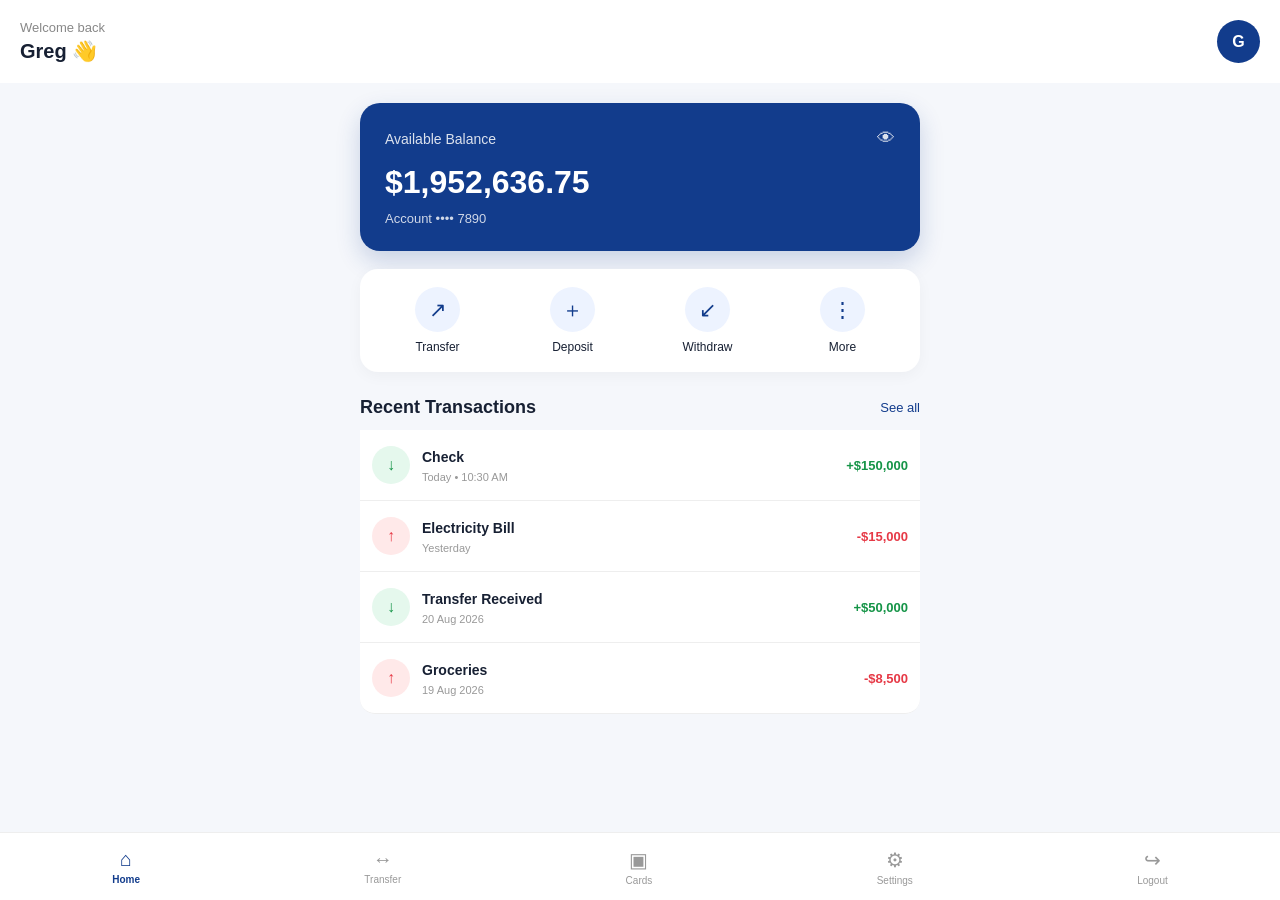
==== dashboard.html @ a33e7c4f "Rename Dashboard.html to dashboard.html" ====
<!DOCTYPE html>
<html lang="en">

<head>

    <meta charset="UTF-8">

    <meta name="viewport"
          content="width=device-width,
          initial-scale=1.0,
          maximum-scale=1.0,
          user-scalable=no">

    <title>SCUB- Dashboard</title>

    <link rel="stylesheet" href="Bank.css">

</head>

<body class="dashboard-page">

    <header class="top-bar">

        <div>

            <p class="small-text">
                Welcome back
            </p>

            <h2>
                Greg 👋
            </h2>

        </div>

        <div class="profile">
            G
        </div>

    </header>


    <main class="app-content">


        <section class="balance-card">

            <div class="balance-header">

                <span>
                    Available Balance
                </span>

                <button
                    id="eyeButton"
                    type="button">
                    👁
                </button>

            </div>

            <h1 id="balance">
                 $1,952,636.75
            </h1>

            <p>
                Account •••• 7890
            </p>

        </section>

        <section class="quick-actions">

            <div class="action">

                <div class="action-icon">
                    ↗
                </div>

                <span>
                    Transfer
                </span>

            </div>


            <div class="action">

                <div class="action-icon">
                    ＋
                </div>

                <span>
                    Deposit
                </span>

            </div>


            <div class="action">

                <div class="action-icon">
                    ↙
                </div>

                <span>
                    Withdraw
                </span>

            </div>


            <div class="action">

                <div class="action-icon">
                    ⋮
                </div>

                <span>
                    More
                </span>

            </div>

        </section>


        <section class="transactions">

            <div class="section-title">

                <h2>
                    Recent Transactions
                </h2>

                <button type="button">
                    See all
                </button>

            </div>

            <div class="transaction">

                <div class="transaction-left">

                    <div class="transaction-icon income">
                        ↓
                    </div>

                    <div>

                        <strong>
                            Check
                        </strong>

                        <p>
                            Today • 10:30 AM
                        </p>

                    </div>

                </div>

                <span class="credit">
                    +$150,000
                </span>

            </div>


            <div class="transaction">

                <div class="transaction-left">

                    <div class="transaction-icon expense">
                        ↑
                    </div>

                    <div>

                        <strong>
                            Electricity Bill
                        </strong>

                        <p>
                            Yesterday
                        </p>

                    </div>

                </div>

                <span class="debit">
                    -$15,000
                </span>

            </div>


            <div class="transaction">

                <div class="transaction-left">

                    <div class="transaction-icon income">
                        ↓
                    </div>

                    <div>

                        <strong>
                            Transfer Received
                        </strong>

                        <p>
                            20 Aug 2026
                        </p>

                    </div>

                </div>

                <span class="credit">
                    +$50,000
                </span>

            </div>


            <div class="transaction">

                <div class="transaction-left">

                    <div class="transaction-icon expense">
                        ↑
                    </div>

                    <div>

                        <strong>
                            Groceries
                        </strong>

                        <p>
                            19 Aug 2026
                        </p>

                    </div>

                </div>

                <span class="debit">
                    -$8,500
                </span>

            </div>

        </section>

    </main>


    <nav class="bottom-nav">

        <div class="nav-item active">

            <span>
                ⌂
            </span>

            <p>
                Home
            </p>

        </div>


        <div class="nav-item">

            <span>
                ↔
            </span>

            <p>
                Transfer
            </p>

        </div>


        <div class="nav-item">

            <span>
                ▣
            </span>

            <p>
                Cards
            </p>

        </div>


        <div class="nav-item">

            <span>
                ⚙
            </span>

            <p>
                Settings
            </p>

        </div>


        <div
            class="nav-item"
            id="logoutBtn">

            <span>
                ↪
            </span>

            <p>
                Logout
            </p>

        </div>

    </nav>


    <script src="Bank.js"></script>

</body>

</html>
---- Bank.css ----
* {
    margin: 0;
    padding: 0;
    box-sizing: border-box;
    font-family: Arial, sans-serif;
}

body {
    background: #f5f7fb;
    color: #172033;
}


.login-page {
    min-height: 100vh;

    display: flex;
    justify-content: center;
    align-items: center;

    padding: 20px;
}

.login-screen {
    width: 100%;
    max-width: 430px;
}

.logo {
    width: 75px;
    height: 75px;

    border-radius: 50%;

    background: #123c8c;
    color: white;

    display: flex;
    justify-content: center;
    align-items: center;

    font-size: 25px;
    font-weight: bold;

    margin: 0 auto 20px;
}

.login-screen h1 {
    text-align: center;
    font-size: 27px;
}

.welcome-text {
    text-align: center;

    color: #777;

    margin-top: 7px;
    margin-bottom: 35px;
}


.input-box {
    margin-bottom: 20px;
}

.input-box label {
    display: block;

    font-size: 14px;
    font-weight: bold;

    margin-bottom: 8px;
}

.input-box input {
    width: 100%;
    height: 52px;

    border: 1px solid #ddd;
    border-radius: 12px;

    padding: 0 15px;

    font-size: 16px;

    outline: none;

    background: white;
}

.input-box input:focus {
    border-color: #123c8c;
}


.login-btn {
    width: 100%;
    height: 53px;

    border: none;
    border-radius: 12px;

    background: #123c8c;
    color: white;

    font-size: 16px;
    font-weight: bold;

    cursor: pointer;
}

.login-btn:active {
    transform: scale(0.98);
}



#errorMessage {
    color: #e63946;

    text-align: center;

    margin-bottom: 15px;

    font-size: 14px;
}



.demo-box {
    background: #eaf1ff;

    border-radius: 12px;

    padding: 15px;

    margin-top: 25px;

    font-size: 13px;
}

.demo-box p {
    margin-top: 5px;
}

.demo-text {
    text-align: center;

    color: #999;

    font-size: 11px;

    margin-top: 20px;
}


.dashboard-page {
    min-height: 100vh;

    padding-bottom: 80px;
}



.top-bar {
    background: white;

    padding: 20px;

    display: flex;

    justify-content: space-between;

    align-items: center;
}

.small-text {
    color: #888;

    font-size: 13px;

    margin-bottom: 4px;
}

.top-bar h2 {
    font-size: 20px;
}

.profile {
    width: 43px;
    height: 43px;

    border-radius: 50%;

    background: #123c8c;
    color: white;

    display: flex;

    align-items: center;
    justify-content: center;

    font-weight: bold;
}



.app-content {
    padding: 20px;
}


/* BALANCE CARD */

.balance-card {
    background: #123c8c;

    color: white;

    border-radius: 20px;

    padding: 25px;

    box-shadow:
        0 10px 25px
        rgba(18, 60, 140, 0.2);
}

.balance-header {
    display: flex;

    justify-content: space-between;

    align-items: center;

    font-size: 14px;

    opacity: 0.85;
}

.balance-header button {
    background: none;

    border: none;

    color: white;

    font-size: 18px;

    cursor: pointer;
}

.balance-card h1 {
    font-size: 32px;

    margin: 15px 0 10px;
}

.balance-card p {
    font-size: 13px;

    opacity: 0.8;
}


/* =========================
   QUICK ACTIONS
========================= */

.quick-actions {
    background: white;

    border-radius: 18px;

    margin-top: 18px;

    padding: 18px 10px;

    display: grid;

    grid-template-columns:
        repeat(4, 1fr);

    box-shadow:
        0 4px 15px
        rgba(0, 0, 0, 0.04);
}

.action {
    text-align: center;

    font-size: 12px;
}

.action-icon {
    width: 45px;
    height: 45px;

    margin: auto;

    margin-bottom: 8px;

    border-radius: 50%;

    background: #edf3ff;

    color: #123c8c;

    display: flex;

    justify-content: center;

    align-items: center;

    font-size: 21px;
}


/* =========================
   TRANSACTIONS
========================= */

.transactions {
    margin-top: 25px;
}

.section-title {
    display: flex;

    justify-content: space-between;

    align-items: center;

    margin-bottom: 12px;
}

.section-title h2 {
    font-size: 18px;
}

.section-title button {
    border: none;

    background: none;

    color: #123c8c;

    font-size: 13px;

    cursor: pointer;
}


.transaction {
    background: white;

    padding: 16px 12px;

    border-bottom:
        1px solid #eee;

    display: flex;

    justify-content: space-between;

    align-items: center;
}

.transaction:first-of-type {
    border-radius:
        15px 15px 0 0;
}

.transaction:last-child {
    border-radius:
        0 0 15px 15px;
}


.transaction-left {
    display: flex;

    align-items: center;

    gap: 12px;
}

.transaction-left strong {
    font-size: 14px;
}

.transaction-left p {
    color: #999;

    font-size: 11px;

    margin-top: 5px;
}


/* TRANSACTION ICONS */

.transaction-icon {
    width: 38px;
    height: 38px;

    border-radius: 50%;

    display: flex;

    justify-content: center;

    align-items: center;

    font-weight: bold;
}

.income {
    background: #e5f8ed;

    color: #159447;
}

.expense {
    background: #ffe9e9;

    color: #e63946;
}


/* AMOUNTS */

.credit {
    color: #159447;

    font-size: 13px;

    font-weight: bold;
}

.debit {
    color: #e63946;

    font-size: 13px;

    font-weight: bold;
}


/* =========================
   BOTTOM NAVIGATION
========================= */

.bottom-nav {
    position: fixed;

    bottom: 0;

    left: 0;

    right: 0;

    height: 68px;

    background: white;

    display: flex;

    justify-content:
        space-around;

    align-items: center;

    border-top:
        1px solid #eee;

    z-index: 100;
}

.nav-item {
    text-align: center;

    color: #999;

    font-size: 10px;

    cursor: pointer;
}

.nav-item span {
    display: block;

    font-size: 20px;

    margin-bottom: 3px;
}

.nav-item p {
    font-size: 10px;
}

.nav-item.active {
    color: #123c8c;

    font-weight: bold;
}


/* =========================
   TABLET / LARGE SCREEN
========================= */

@media (min-width: 600px) {

    .login-screen {
        padding: 30px;

        background: white;

        border-radius: 20px;

        box-shadow:
            0 10px 40px
            rgba(0, 0, 0, 0.08);
    }

    .app-content {
        max-width: 600px;

        margin: auto;
    }

}
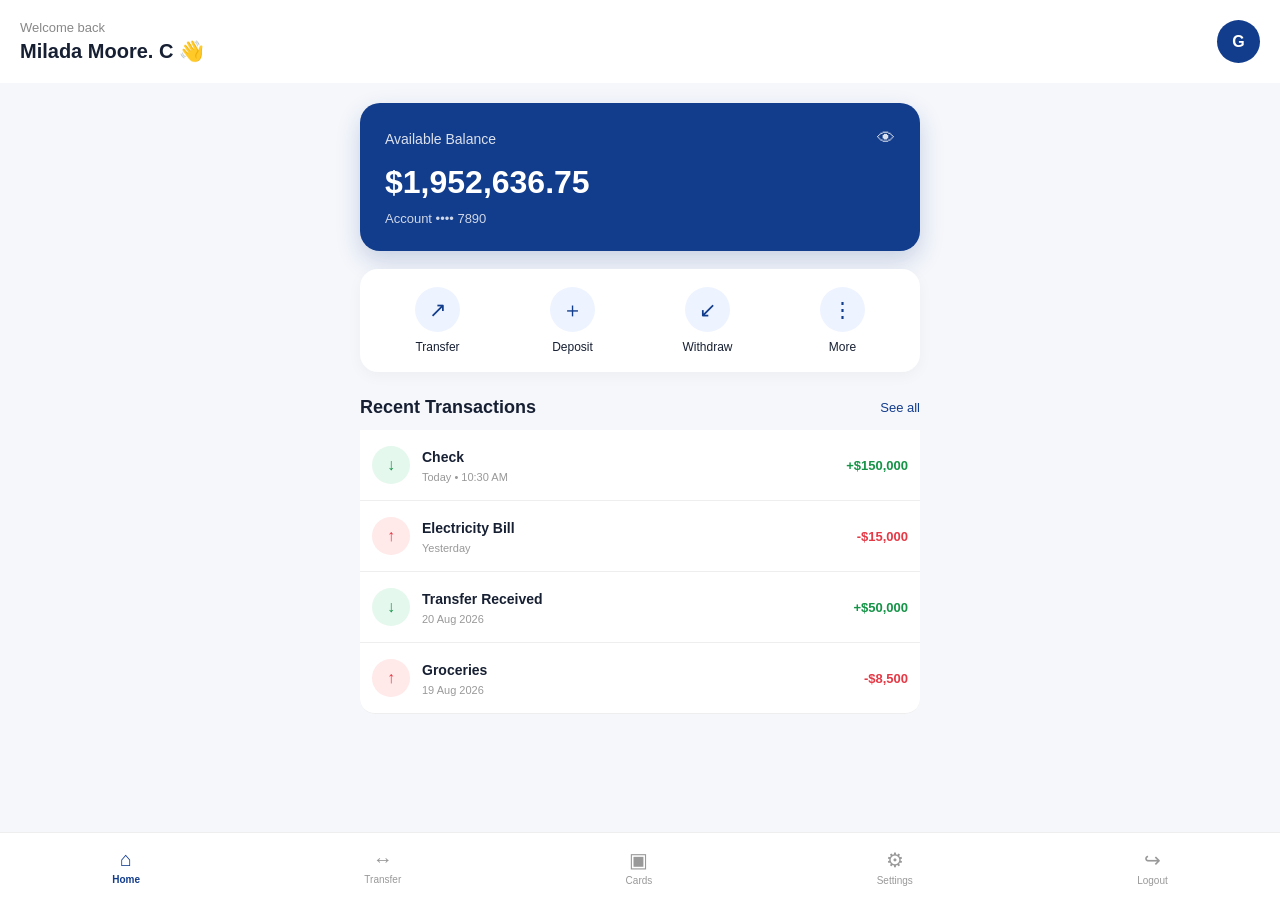
==== commit 6b2fedc0: "Update dashboard.html" ====
--- a/dashboard.html
+++ b/dashboard.html
@@ -28,7 +28,7 @@
             </p>
 
             <h2>
-                Greg 👋
+                Milada Moore. C 👋
             </h2>
 
         </div>
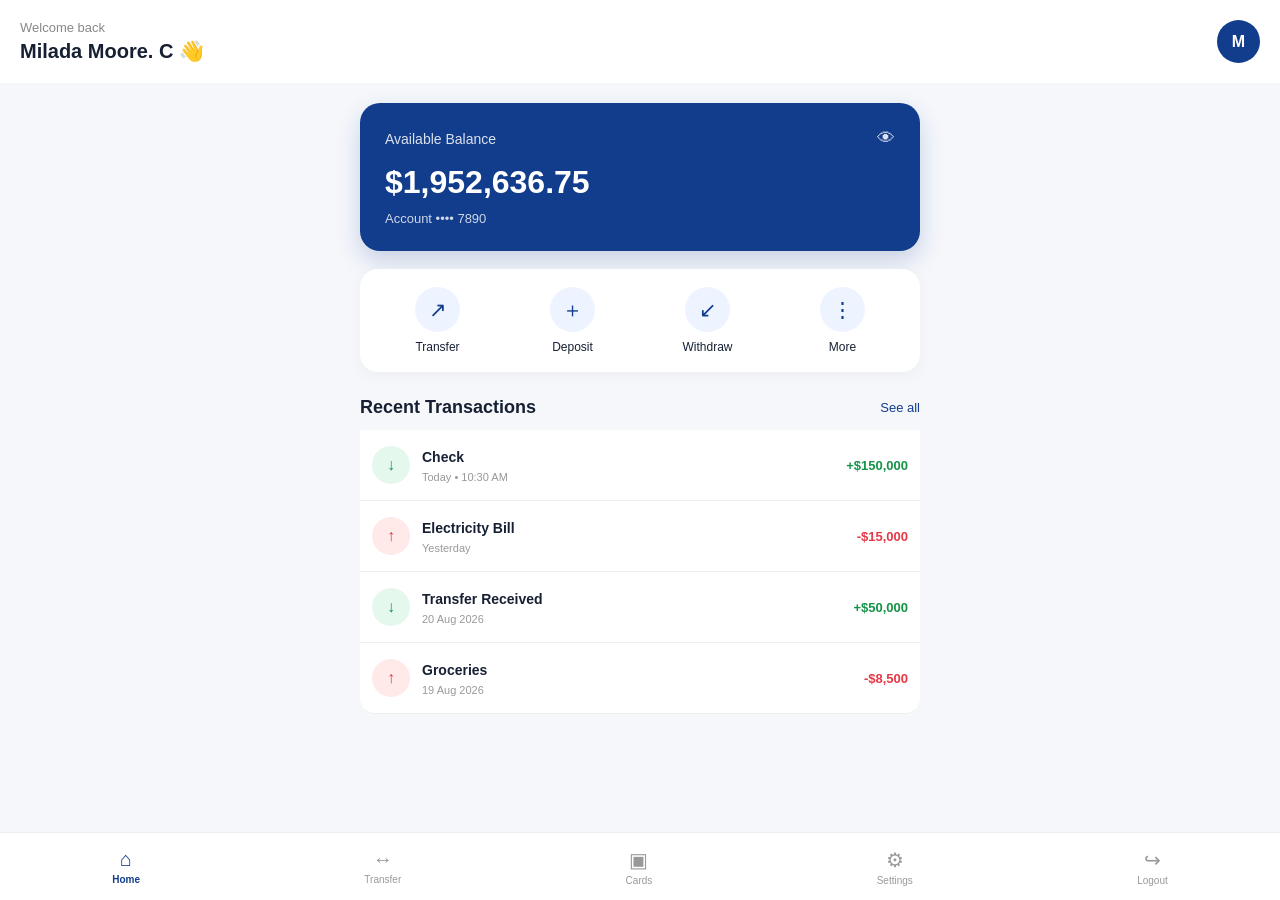
==== commit fd9c5691: "Update dashboard.html" ====
--- a/dashboard.html
+++ b/dashboard.html
@@ -11,7 +11,7 @@
           maximum-scale=1.0,
           user-scalable=no">
 
-    <title>SCUB- Dashboard</title>
+    <title>SCUB - Dashboard</title>
 
     <link rel="stylesheet" href="Bank.css">
 
@@ -34,7 +34,7 @@
         </div>
 
         <div class="profile">
-            G
+            M
         </div>
 
     </header>
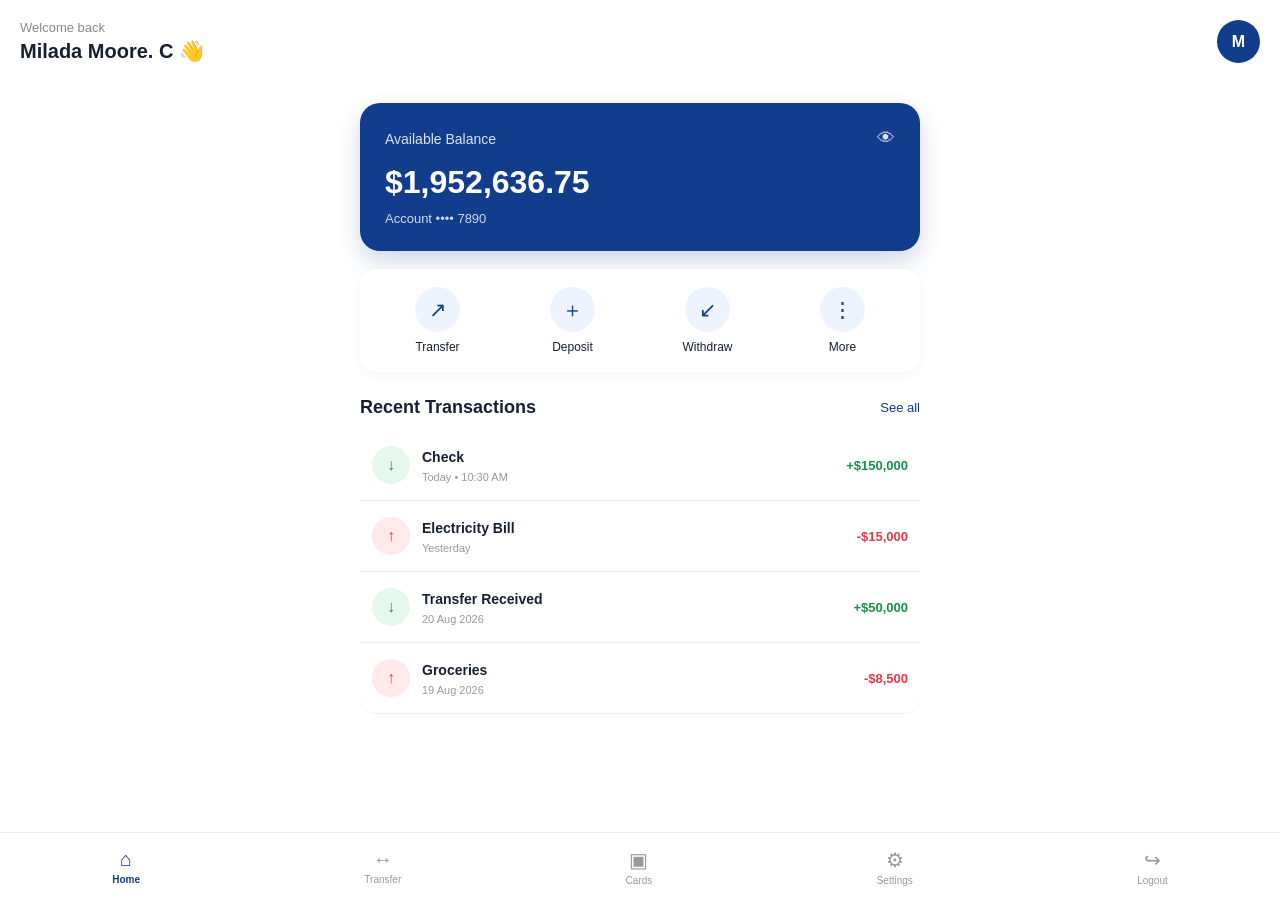
==== commit 996ba45c: "Update dashboard.html" ====
--- a/dashboard.html
+++ b/dashboard.html
@@ -330,7 +330,7 @@
     </nav>
 
 
-    <script src="Bank.js"></script>
+    <script src=Bank.js"></script>
 
 </body>
 
--- a/Bank.css
+++ b/Bank.css
@@ -6,7 +6,7 @@
 }
 
 body {
-    background: #f5f7fb;
+    background:#FFFFFF;
     color: #172033;
 }
 
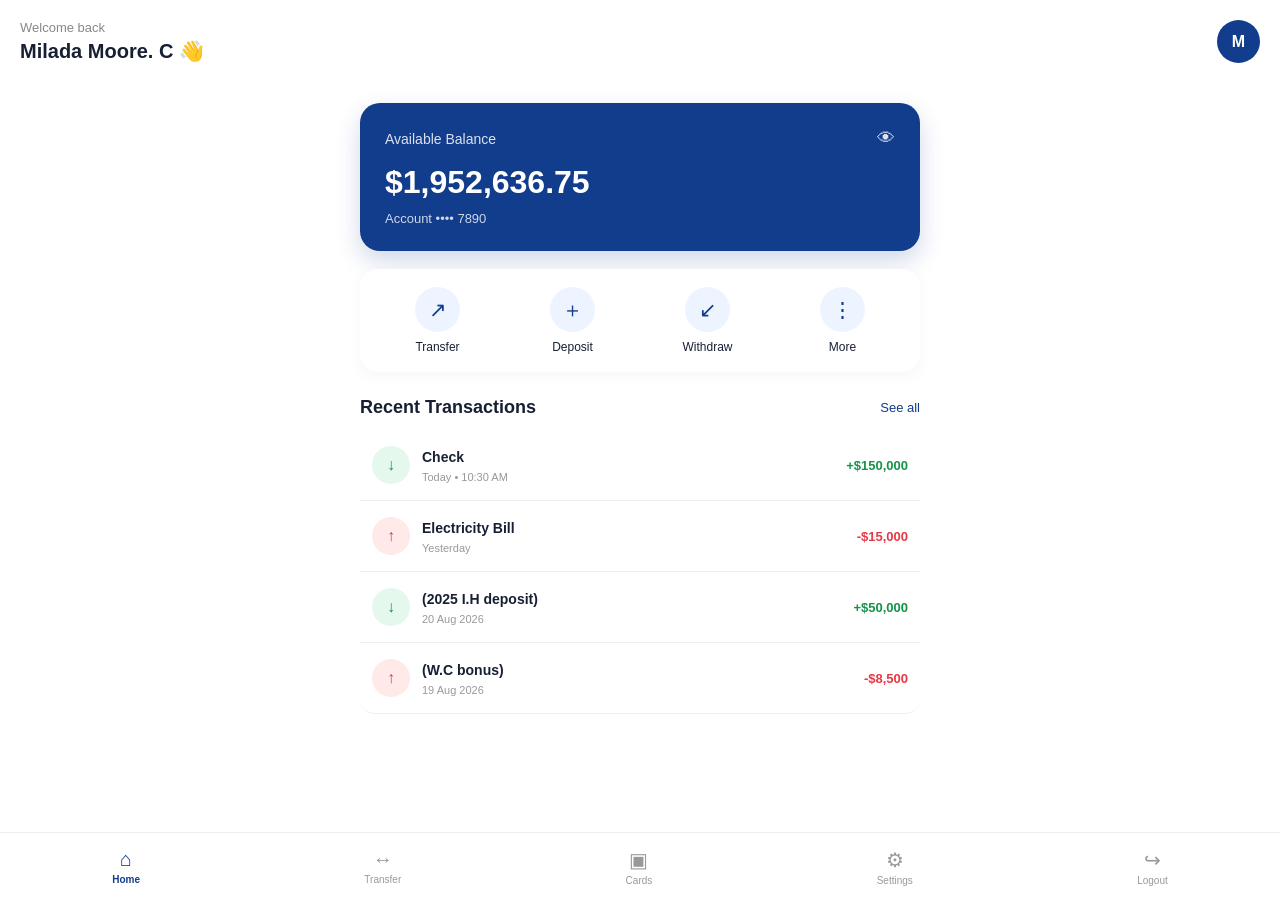
==== commit d9b00515: "Update dashboard.html" ====
--- a/dashboard.html
+++ b/dashboard.html
@@ -208,7 +208,7 @@
                     <div>
 
                         <strong>
-                            Transfer Received
+                            (2025 I.H deposit)
                         </strong>
 
                         <p>
@@ -237,7 +237,7 @@
                     <div>
 
                         <strong>
-                            Groceries
+                            (W.C bonus)
                         </strong>
 
                         <p>
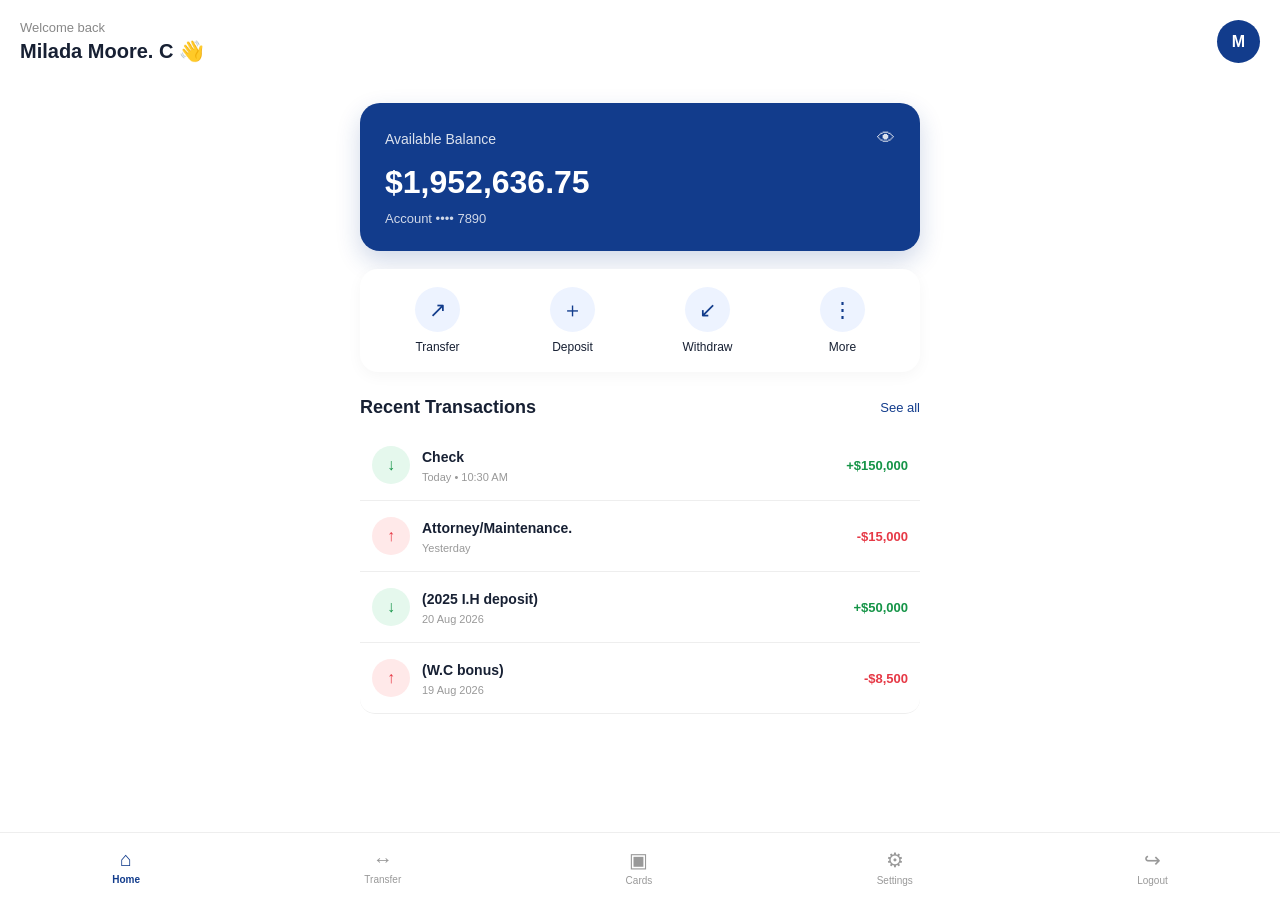
==== commit d27c7c91: "Update dashboard.html" ====
--- a/dashboard.html
+++ b/dashboard.html
@@ -179,7 +179,7 @@
                     <div>
 
                         <strong>
-                            Electricity Bill
+                            Attorney/Maintenance.
                         </strong>
 
                         <p>
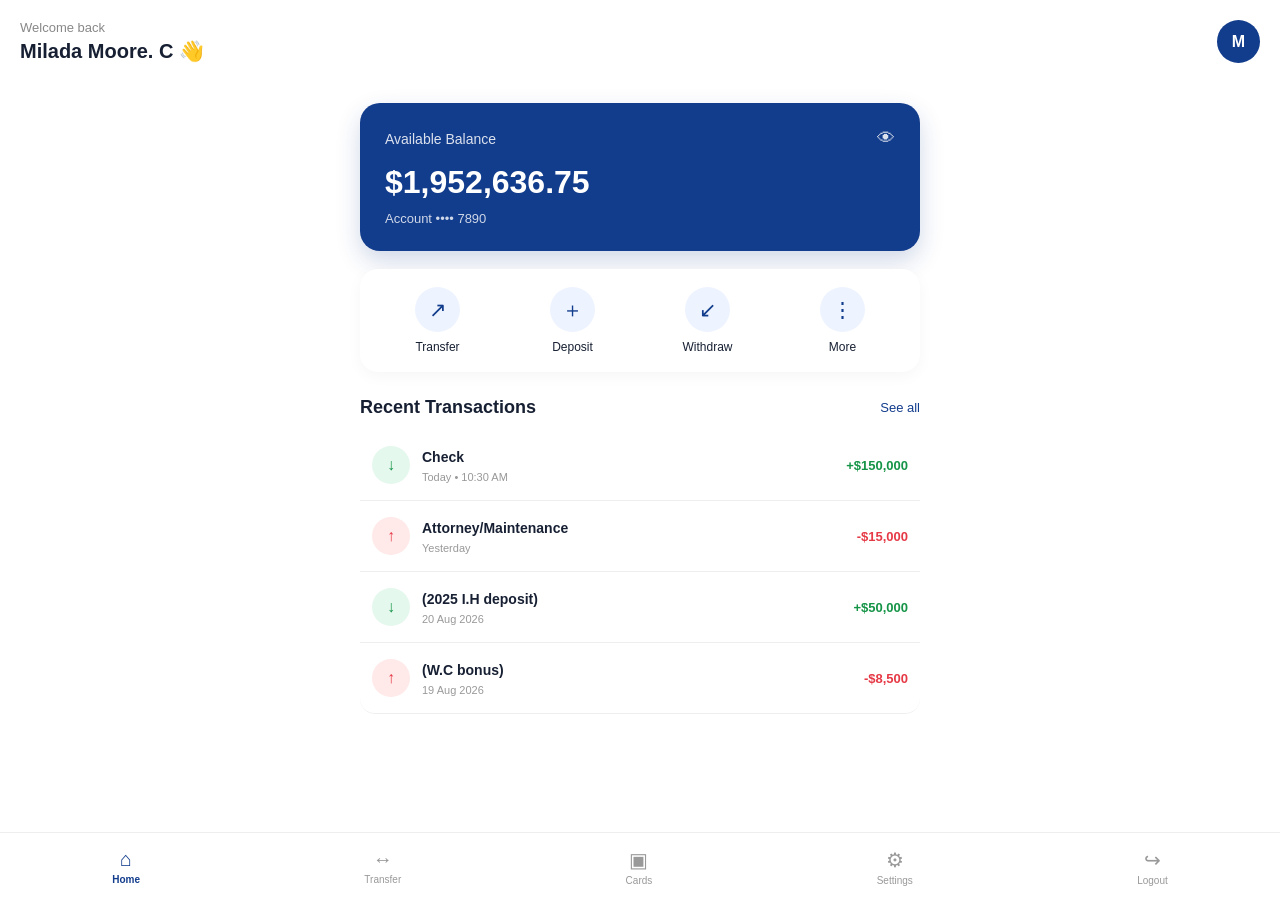
==== commit 1a37b2b7: "Update dashboard.html" ====
--- a/dashboard.html
+++ b/dashboard.html
@@ -179,7 +179,7 @@
                     <div>
 
                         <strong>
-                            Attorney/Maintenance.
+                            Attorney/Maintenance
                         </strong>
 
                         <p>
